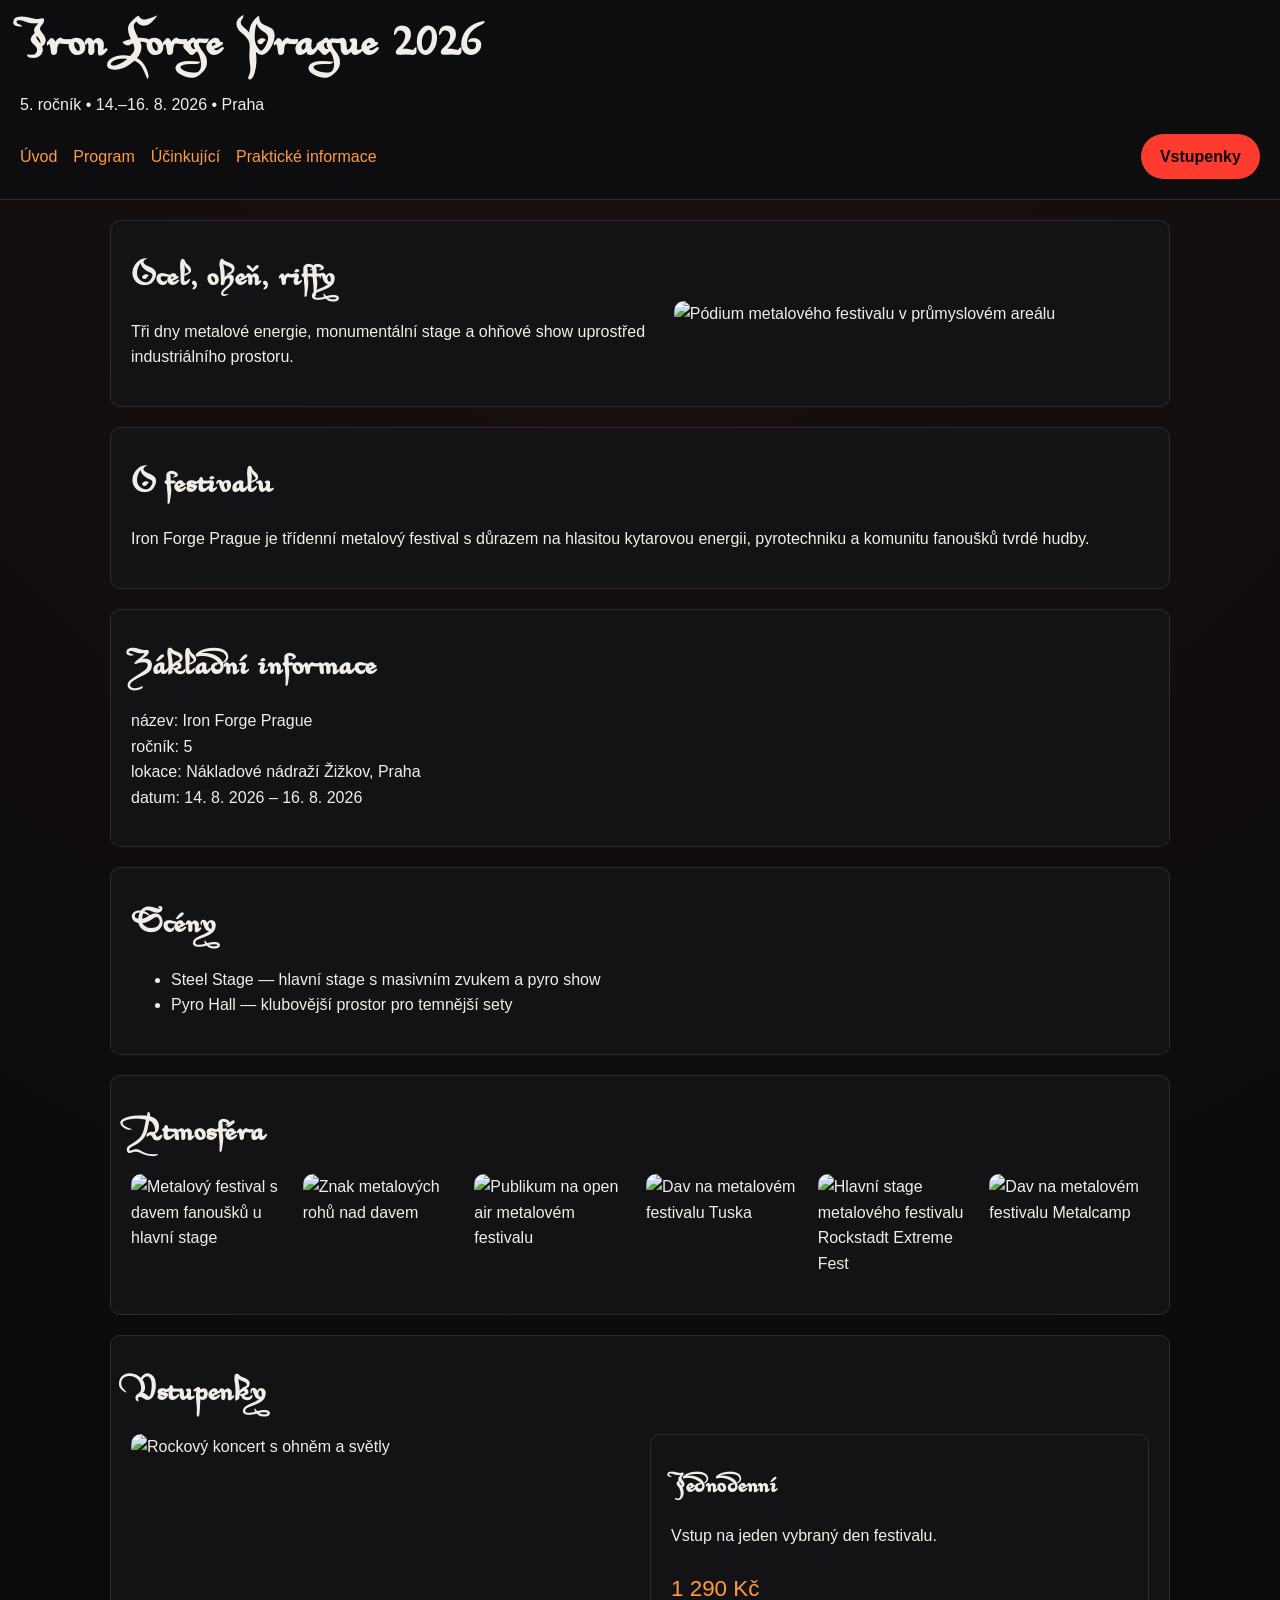
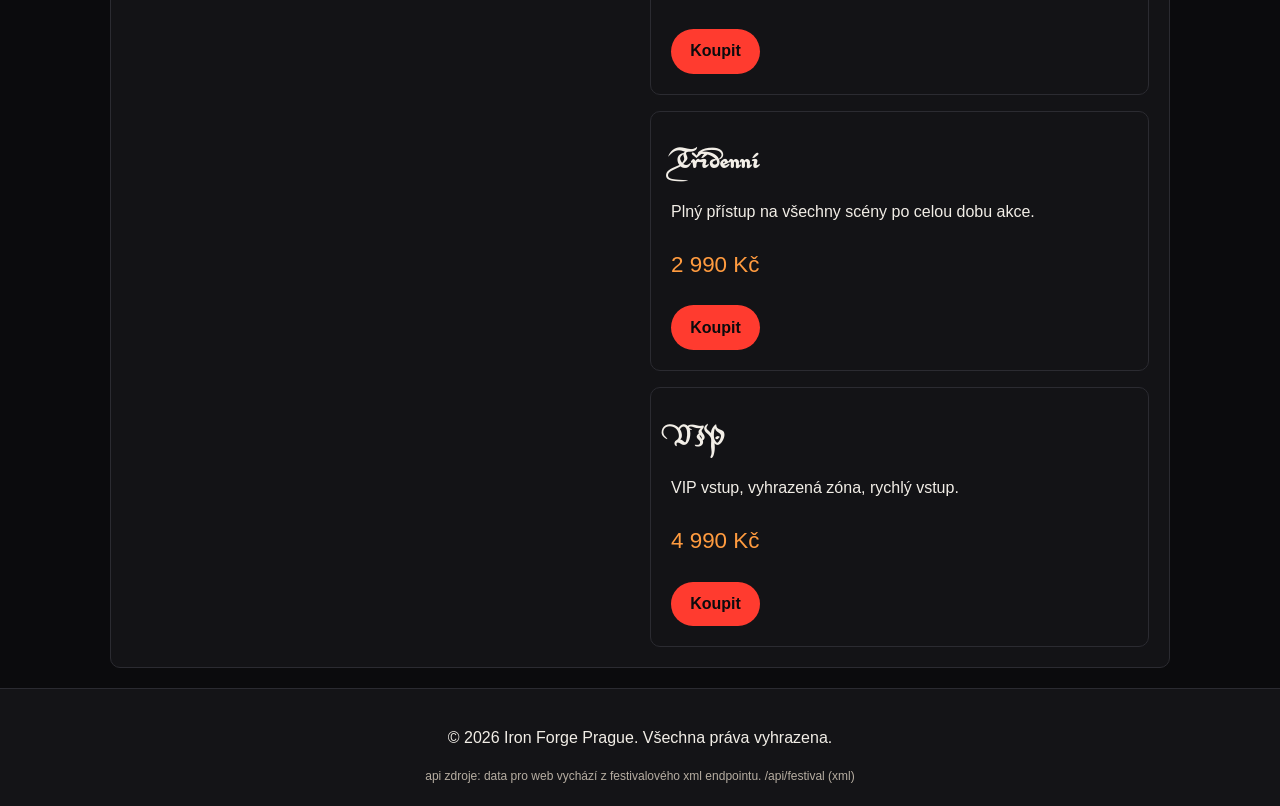
==== index.html @ 09d8f17c "Set OG preview image" ====
﻿<!doctype html>
<html lang="cs">
<head>
  <meta charset="utf-8">
  <meta name="viewport" content="width=device-width, initial-scale=1">
  <title>Iron Forge Prague 2026 — Úvod</title>
  <meta name="description" content="Iron Forge Prague 2026: metalový festival v prostoru Nákladového nádraží Žižkov.">
  <meta property="og:title" content="Iron Forge Prague 2026">
  <meta property="og:description" content="Třídenní metalový festival — Praha, 14.–16. 8. 2026.">
  <meta property="og:image" content="https://gymnastiquekiki-maker.github.io/festival/Black-Metal-Logos-4.jpg">
  <meta name="twitter:card" content="summary_large_image">
  <meta name="twitter:image" content="https://gymnastiquekiki-maker.github.io/festival/Black-Metal-Logos-4.jpg">
  <link rel="stylesheet" href="styles.css">
  <link rel="alternate" type="application/xml" href="festival.xml" title="Festival API (XML)">
  <script type="application/ld+json">
  {
    "@context": "https://schema.org",
    "@type": "MusicFestival",
    "name": "Iron Forge Prague 2026",
    "description": "Metalový festival s důrazem na energii živých koncertů, pyrotechniku a komunitu.",
    "genre": "Metal",
    "image": "https://gymnastiquekiki-maker.github.io/festival/Black-Metal-Logos-4.jpg",
    "startDate": "2026-08-14",
    "endDate": "2026-08-16",
    "location": {
      "@type": "Place",
      "name": "Nákladové nádraží Žižkov",
      "address": {
        "@type": "PostalAddress",
        "streetAddress": "Nákladové nádraží Žižkov",
        "addressLocality": "Praha",
        "addressCountry": "CZ"
      }
    }
  }
  </script>
</head>
<body>
  <header class="site-header">
    <div class="brand">
      <h1>Iron Forge Prague 2026</h1>
      <p>5. ročník • 14.–16. 8. 2026 • Praha</p>
    </div>
    <nav aria-label="Hlavní navigace">
      <ul>
        <li><a aria-current="page" href="index.html">Úvod</a></li>
        <li><a href="program.html">Program</a></li>
        <li><a href="performers.html">Účinkující</a></li>
        <li><a href="info.html">Praktické informace</a></li>        <li class="nav-cta"><a class="btn" href="index.html#tickets">Vstupenky</a></li>
      </ul>
    </nav>
  </header>

  <main>
    <section class="hero" id="hero">
      <div>
        <h2>Ocel, oheň, riffy</h2>
        <p>Tři dny metalové energie, monumentální stage a ohňové show uprostřed industriálního prostoru.</p></div>
      <div class="hero-media">
        <img src="https://lacasadellafibra.com/cdn/shop/files/music-mural-wallpaper-rock-guitar-performance-in-fire-82XYZ145-5.jpg?v=1750871816&width=1500" alt="Pódium metalového festivalu v průmyslovém areálu">
      </div>
    </section>

    <section id="about" data-endpoint="festival.xml#info">
      <h2>O festivalu</h2>
      <p>Iron Forge Prague je třídenní metalový festival s důrazem na hlasitou kytarovou energii, pyrotechniku a komunitu fanoušků tvrdé hudby.</p>
    </section>

    <section id="facts">
      <h2>Základní informace</h2>
      <p>název: Iron Forge Prague<br>ročník: 5<br>lokace: Nákladové nádraží Žižkov, Praha<br>datum: 14. 8. 2026 – 16. 8. 2026</p>
    </section>

    <section id="venues" data-endpoint="festival.xml#venues">
      <h2>Scény</h2>
      <ul>
        <li>Steel Stage — hlavní stage s masivním zvukem a pyro show</li>
        <li>Pyro Hall — klubovější prostor pro temnější sety</li>
      </ul>
    </section>

    <section id="gallery">
  <h2>Atmosféra</h2>
  <div class="gallery">
    <img src="https://unsplash.com/photos/-73WUgG0vOQ/download?force=true" alt="Metalový festival s davem fanoušků u hlavní stage">
    <img src="https://unsplash.com/photos/D50-Scbp1HU/download?force=true" alt="Znak metalových rohů nad davem">
    <img src="https://upload.wikimedia.org/wikipedia/commons/7/77/Crowd_Tuska_2019.jpg" alt="Publikum na open air metalovém festivalu">
    <img src="https://upload.wikimedia.org/wikipedia/commons/4/48/Tuska_2019_crowd.jpg" alt="Dav na metalovém festivalu Tuska">
    <img src="https://upload.wikimedia.org/wikipedia/commons/f/f2/Rockstadt_Extreme_Fest_04.jpg" alt="Hlavní stage metalového festivalu Rockstadt Extreme Fest">
    <img src="https://upload.wikimedia.org/wikipedia/commons/a/ad/Crowd_at_2012_Metalcamp.jpg" alt="Dav na metalovém festivalu Metalcamp">
  </div>
</section>

    <section id="tickets">
  <h2>Vstupenky</h2>
  <div class="tickets-layout">
    <img class="ticket-image" src="https://i.pinimg.com/1200x/16/b8/20/16b8209a3866512baeaa31c37b3c6c85.jpg" alt="Rockový koncert s ohněm a světly">
    <div class="ticket-grid">
      <article class="ticket-card">
        <h3>Jednodenní</h3>
        <p>Vstup na jeden vybraný den festivalu.</p>
        <p class="price">1 290 Kč</p>
        <a class="btn" href="https://example.com">Koupit</a>
      </article>
      <article class="ticket-card">
        <h3>Třídenní</h3>
        <p>Plný přístup na všechny scény po celou dobu akce.</p>
        <p class="price">2 990 Kč</p>
        <a class="btn" href="https://example.com">Koupit</a>
      </article>
      <article class="ticket-card">
        <h3>VIP</h3>
        <p>VIP vstup, vyhrazená zóna, rychlý vstup.</p>
        <p class="price">4 990 Kč</p>
        <a class="btn" href="https://example.com">Koupit</a>
      </article>
    </div>
  </div>
</section>
</main>

  <footer class="site-footer">
    <p>&copy; 2026 Iron Forge Prague. Všechna práva vyhrazena.</p>
    <p class="api-note">api zdroje: data pro web vychází z festivalového xml endpointu. /api/festival (xml)</p>
  </footer>
</body>
</html>
---- styles.css ----
﻿@font-face {
  font-family: "Xirwena";
  src: url("xirwena1.ttf") format("truetype");
  font-display: swap;
}
:root {
  --bg: #0b0b0d;
  --fg: #f2eee7;
  --muted: #b7aea2;
  --accent: #ff3b2f;
  --accent-2: #ff9b3f;
  --panel: #141417;
  --border: #2b2b31;
  --max: 1100px;
  --space: 1.25rem;
  --radius: 10px;
  --font-body: "Trebuchet MS", "Verdana", sans-serif;
  --font-display: "Xirwena", "Impact", "Haettenschweiler", "Arial Black", sans-serif;
}
* { box-sizing: border-box; }
body {
  margin: 0;
  font-family: var(--font-body);
  background: radial-gradient(circle at top, #1a0f10, #0b0b0d 60%);
  color: var(--fg);
  line-height: 1.6;
}
a { color: var(--accent-2); text-decoration: none; }
a:hover { color: var(--accent); }
.site-header,
.site-footer {
  padding: var(--space);
  background: var(--panel);
  border-bottom: 1px solid var(--border);
}
.site-footer { border-top: 1px solid var(--border); border-bottom: none; text-align: center; }
.site-header {
  background-image: linear-gradient(rgba(11, 11, 13, 0.75), rgba(11, 11, 13, 0.75)), url("https://w0.peakpx.com/wallpaper/42/188/HD-wallpaper-metal-music-band-heavy-metal.jpg");
  background-size: cover;
  background-position: center;
}
.brand h1 { margin: 0 0 0.25rem 0; font-size: 2.2rem; }
h1, h2, h3 { font-family: var(--font-display); letter-spacing: 0.03em; }
nav { width: 100%; }
nav ul {
  list-style: none;
  padding: 0;
  margin: 0.75rem 0 0 0;
  display: flex;
  align-items: center;
  gap: 1rem;
  flex-wrap: nowrap;
  width: 100%;
}
.nav-cta { margin-left: auto; }
main {
  max-width: var(--max);
  margin: 0 auto;
  padding: var(--space);
  display: grid;
  gap: var(--space);
}
section,
article,
aside {
  background: rgba(20, 20, 23, 0.95);
  border: 1px solid var(--border);
  border-radius: var(--radius);
  padding: var(--space);
}
.hero {
  display: grid;
  grid-template-columns: 1.1fr 1fr;
  gap: var(--space);
  align-items: center;
}
.hero-media img { width: 100%; border-radius: var(--radius); display: block; }
.gallery {
  display: grid;
  grid-template-columns: repeat(auto-fit, minmax(140px, 1fr));
  gap: 0.75rem;
}
.gallery img { height: 120px; object-fit: cover; }
img { max-width: 100%; border-radius: var(--radius); display: block; }
.venue-map { width: 100%; height: 300px; border: 0; border-radius: var(--radius); }
.tickets-layout { display: grid; grid-template-columns: 1fr 1fr; gap: 1.25rem; align-items: stretch; }
.ticket-image { width: 100%; height: 100%; object-fit: cover; margin: 0; }
.ticket-grid { display: grid; grid-template-columns: 1fr; gap: 1rem; }
.ticket-card .price { font-size: 1.4rem; color: var(--accent-2); }
.btn {
  display: inline-block;
  padding: 0.6rem 1.2rem;
  background: var(--accent);
  color: #0b0b0d;
  border-radius: 999px;
  font-weight: 700;
  transition: transform 0.2s ease, box-shadow 0.2s ease;
}
.btn:hover {
  color: #0b0b0d;
  transform: translateY(-2px) scale(1.02);
  box-shadow: 0 10px 20px rgba(255, 59, 47, 0.25);
}
.columns { columns: 2 220px; gap: 2rem; }
.api-box { border-left: 4px solid var(--accent); font-size: 0.85rem; padding: 0.6rem 0.8rem; max-width: none; width: 100%; }
.api-title { text-transform: uppercase; letter-spacing: 0.08em; margin: 0 0 0.25rem 0; }
.performer-image { width: 100%; max-width: 280px; height: 170px; object-fit: cover; }
.performer-card { display: grid; grid-template-columns: 1fr 280px; gap: 1rem; align-items: center; }
.performer-text h3 { margin: 0 0 0.25rem 0; }
@media (max-width: 820px) {
  .hero { grid-template-columns: 1fr; }
  nav ul { flex-wrap: wrap; }
  .nav-cta { margin-left: 0; }
  .tickets-layout { grid-template-columns: 1fr; }
  .columns { columns: 1; }
}





.venue-map { width: 100%; height: 300px; border: 0; border-radius: var(--radius); object-fit: cover; }
.venue-map-frame { position: relative; width: 100%; min-height: 300px; border-radius: var(--radius); overflow: hidden; background: #111; }
.venue-map-fallback { position: absolute; inset: 0; display: grid; place-items: center; color: var(--muted); font-size: 0.95rem; margin: 0; }
.venue-map-frame a { position: relative; display: block; }
.venue-map-frame img { position: relative; z-index: 1; }



.api-note { font-size: 0.75rem; color: var(--muted); margin: 0.5rem 0 0 0; }
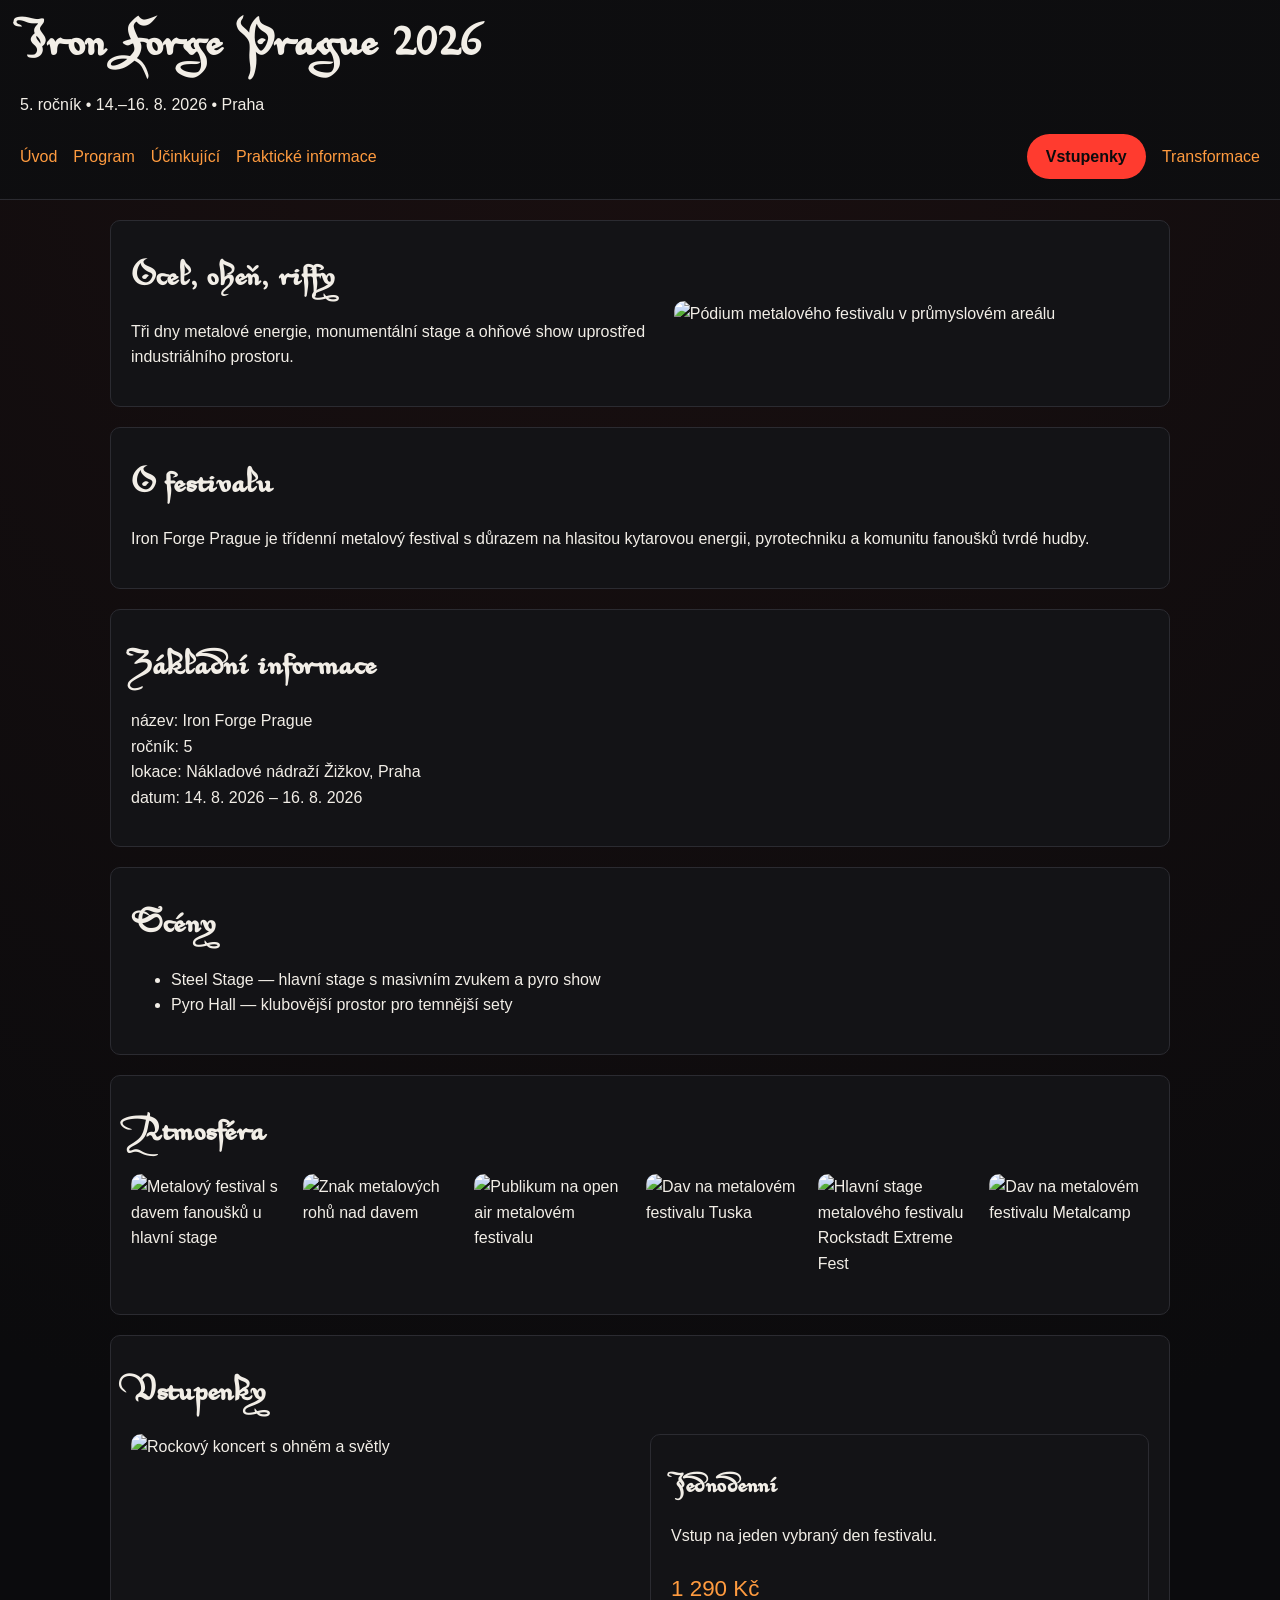
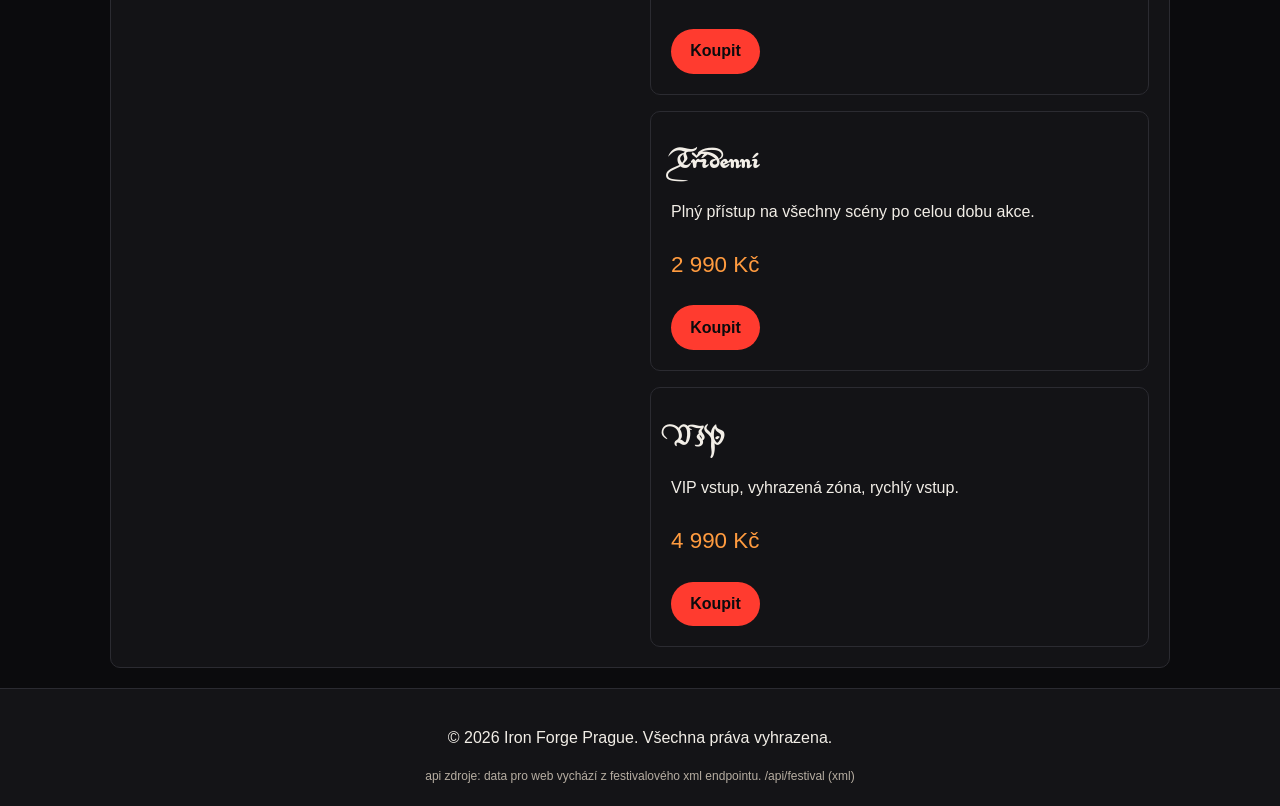
==== commit fd73723a: "Add Transformace link to root navigation" ====
--- a/index.html
+++ b/index.html
@@ -7,7 +7,7 @@
   <meta name="description" content="Iron Forge Prague 2026: metalový festival v prostoru Nákladového nádraží Žižkov.">
   <meta property="og:title" content="Iron Forge Prague 2026">
   <meta property="og:description" content="Třídenní metalový festival — Praha, 14.–16. 8. 2026.">
-  <meta property="og:image" content="https://gymnastiquekiki-maker.github.io/festival/Black-Metal-Logos-4.jpg">
+  <meta property="og:image" content="https://picsum.photos/1200/630?random=1">
   <meta name="twitter:card" content="summary_large_image">
   <meta name="twitter:image" content="https://gymnastiquekiki-maker.github.io/festival/Black-Metal-Logos-4.jpg">
   <link rel="stylesheet" href="styles.css">
@@ -47,6 +47,7 @@
         <li><a href="program.html">Program</a></li>
         <li><a href="performers.html">Účinkující</a></li>
         <li><a href="info.html">Praktické informace</a></li>        <li class="nav-cta"><a class="btn" href="index.html#tickets">Vstupenky</a></li>
+              <li><a href="web/transform.html">Transformace</a></li>
       </ul>
     </nav>
   </header>
@@ -150,3 +151,5 @@
 
 
 
+
+
--- a/styles.css
+++ b/styles.css
@@ -1,134 +1,81 @@
-﻿@font-face {
-  font-family: "Xirwena";
-  src: url("xirwena1.ttf") format("truetype");
-  font-display: swap;
-}
-:root {
-  --bg: #0b0b0d;
-  --fg: #f2eee7;
-  --muted: #b7aea2;
-  --accent: #ff3b2f;
-  --accent-2: #ff9b3f;
-  --panel: #141417;
-  --border: #2b2b31;
-  --max: 1100px;
-  --space: 1.25rem;
-  --radius: 10px;
-  --font-body: "Trebuchet MS", "Verdana", sans-serif;
-  --font-display: "Xirwena", "Impact", "Haettenschweiler", "Arial Black", sans-serif;
-}
-* { box-sizing: border-box; }
-body {
-  margin: 0;
-  font-family: var(--font-body);
-  background: radial-gradient(circle at top, #1a0f10, #0b0b0d 60%);
-  color: var(--fg);
-  line-height: 1.6;
-}
-a { color: var(--accent-2); text-decoration: none; }
-a:hover { color: var(--accent); }
-.site-header,
-.site-footer {
-  padding: var(--space);
-  background: var(--panel);
-  border-bottom: 1px solid var(--border);
-}
-.site-footer { border-top: 1px solid var(--border); border-bottom: none; text-align: center; }
-.site-header {
-  background-image: linear-gradient(rgba(11, 11, 13, 0.75), rgba(11, 11, 13, 0.75)), url("https://w0.peakpx.com/wallpaper/42/188/HD-wallpaper-metal-music-band-heavy-metal.jpg");
-  background-size: cover;
-  background-position: center;
-}
-.brand h1 { margin: 0 0 0.25rem 0; font-size: 2.2rem; }
-h1, h2, h3 { font-family: var(--font-display); letter-spacing: 0.03em; }
-nav { width: 100%; }
-nav ul {
-  list-style: none;
-  padding: 0;
-  margin: 0.75rem 0 0 0;
-  display: flex;
-  align-items: center;
-  gap: 1rem;
-  flex-wrap: nowrap;
-  width: 100%;
-}
-.nav-cta { margin-left: auto; }
-main {
-  max-width: var(--max);
-  margin: 0 auto;
-  padding: var(--space);
-  display: grid;
-  gap: var(--space);
-}
-section,
-article,
-aside {
-  background: rgba(20, 20, 23, 0.95);
-  border: 1px solid var(--border);
-  border-radius: var(--radius);
-  padding: var(--space);
-}
-.hero {
-  display: grid;
-  grid-template-columns: 1.1fr 1fr;
-  gap: var(--space);
-  align-items: center;
-}
-.hero-media img { width: 100%; border-radius: var(--radius); display: block; }
-.gallery {
-  display: grid;
-  grid-template-columns: repeat(auto-fit, minmax(140px, 1fr));
-  gap: 0.75rem;
-}
-.gallery img { height: 120px; object-fit: cover; }
-img { max-width: 100%; border-radius: var(--radius); display: block; }
-.venue-map { width: 100%; height: 300px; border: 0; border-radius: var(--radius); }
-.tickets-layout { display: grid; grid-template-columns: 1fr 1fr; gap: 1.25rem; align-items: stretch; }
-.ticket-image { width: 100%; height: 100%; object-fit: cover; margin: 0; }
-.ticket-grid { display: grid; grid-template-columns: 1fr; gap: 1rem; }
-.ticket-card .price { font-size: 1.4rem; color: var(--accent-2); }
-.btn {
-  display: inline-block;
-  padding: 0.6rem 1.2rem;
-  background: var(--accent);
-  color: #0b0b0d;
-  border-radius: 999px;
-  font-weight: 700;
-  transition: transform 0.2s ease, box-shadow 0.2s ease;
-}
-.btn:hover {
-  color: #0b0b0d;
-  transform: translateY(-2px) scale(1.02);
-  box-shadow: 0 10px 20px rgba(255, 59, 47, 0.25);
-}
-.columns { columns: 2 220px; gap: 2rem; }
-.api-box { border-left: 4px solid var(--accent); font-size: 0.85rem; padding: 0.6rem 0.8rem; max-width: none; width: 100%; }
-.api-title { text-transform: uppercase; letter-spacing: 0.08em; margin: 0 0 0.25rem 0; }
-.performer-image { width: 100%; max-width: 280px; height: 170px; object-fit: cover; }
-.performer-card { display: grid; grid-template-columns: 1fr 280px; gap: 1rem; align-items: center; }
-.performer-text h3 { margin: 0 0 0.25rem 0; }
-@media (max-width: 820px) {
-  .hero { grid-template-columns: 1fr; }
-  nav ul { flex-wrap: wrap; }
-  .nav-cta { margin-left: 0; }
-  .tickets-layout { grid-template-columns: 1fr; }
-  .columns { columns: 1; }
+﻿@font-face{font-family:"Xirwena";src:url("xirwena1.ttf") format("truetype");font-display:swap;}
+
+:root{
+  --bg:#0b0b0d;--fg:#f2eee7;--muted:#b7aea2;--accent:#ff3b2f;--accent-2:#ff9b3f;--panel:#141417;
+  --border:#2b2b31;--max:1100px;--space:1.25rem;--radius:10px;
+  --font-body:"Trebuchet MS","Verdana",sans-serif;--font-display:"Xirwena","Impact","Haettenschweiler","Arial Black",sans-serif;
 }
 
+*{box-sizing:border-box;}
+body{
+  margin:0;font-family:var(--font-body);background:radial-gradient(circle at top,#1a0f10,#0b0b0d 60%);
+  color:var(--fg);line-height:1.6;
+}
 
+a{color:var(--accent-2);text-decoration:none;}
+a:hover{color:var(--accent);}
 
+.site-header,.site-footer{padding:var(--space);background:var(--panel);border-bottom:1px solid var(--border);}
+.site-footer{border-top:1px solid var(--border);border-bottom:none;text-align:center;}
+.site-header{background-image:linear-gradient(rgba(11,11,13,0.75),rgba(11,11,13,0.75)),url("https://w0.peakpx.com/wallpaper/42/188/HD-wallpaper-metal-music-band-heavy-metal.jpg");background-size:cover;background-position:center;}
 
+.brand h1{margin:0 0 .25rem 0;font-size:2.2rem;}
+h1,h2,h3{font-family:var(--font-display);letter-spacing:.03em;}
 
-.venue-map { width: 100%; height: 300px; border: 0; border-radius: var(--radius); object-fit: cover; }
-.venue-map-frame { position: relative; width: 100%; min-height: 300px; border-radius: var(--radius); overflow: hidden; background: #111; }
-.venue-map-fallback { position: absolute; inset: 0; display: grid; place-items: center; color: var(--muted); font-size: 0.95rem; margin: 0; }
-.venue-map-frame a { position: relative; display: block; }
-.venue-map-frame img { position: relative; z-index: 1; }
+nav{width:100%;}
+nav ul{
+  list-style:none;padding:0;margin:.75rem 0 0 0;display:flex;align-items:center;gap:1rem;flex-wrap:nowrap;width:100%;
+}
+.nav-cta{margin-left:auto;}
 
+main{
+  max-width:var(--max);margin:0 auto;padding:var(--space);display:grid;gap:var(--space);
+}
+section,article,aside{
+  background:rgba(20,20,23,.95);border:1px solid var(--border);border-radius:var(--radius);padding:var(--space);
+}
 
+.hero{
+  display:grid;grid-template-columns:1.1fr 1fr;gap:var(--space);align-items:center;
+}
+.hero-media img{width:100%;border-radius:var(--radius);display:block;}
 
-.api-note { font-size: 0.75rem; color: var(--muted); margin: 0.5rem 0 0 0; }
+.gallery{display:grid;grid-template-columns:repeat(auto-fit,minmax(140px,1fr));gap:.75rem;}
+.gallery img{height:120px;object-fit:cover;}
+img{max-width:100%;border-radius:var(--radius);display:block;}
 
+.venue-map-frame{
+  position:relative;width:100%;min-height:300px;border-radius:var(--radius);overflow:hidden;background:#111;
+}
+.venue-map-fallback{position:absolute;inset:0;display:grid;place-items:center;color:var(--muted);font-size:.95rem;margin:0;}
+.venue-map-frame a{position:relative;display:block;}
+.venue-map{width:100%;height:300px;border:0;border-radius:var(--radius);object-fit:cover;}
 
+.tickets-layout{
+  display:grid;grid-template-columns:1fr 1fr;gap:1.25rem;align-items:stretch;
+}
+.ticket-image{width:100%;height:100%;object-fit:cover;margin:0;}
+.ticket-grid{display:grid;grid-template-columns:1fr;gap:1rem;}
+.ticket-card .price{font-size:1.4rem;color:var(--accent-2);}
 
+.btn{
+  display:inline-block;padding:.6rem 1.2rem;background:var(--accent);color:#0b0b0d;border-radius:999px;font-weight:700;
+  transition:transform .2s ease,box-shadow .2s ease;
+}
+.btn:hover{
+  color:#0b0b0d;transform:translateY(-2px) scale(1.02);box-shadow:0 10px 20px rgba(255,59,47,.25);
+}
 
+.columns{columns:2 220px;gap:2rem;}
+.performer-image{width:100%;max-width:280px;height:170px;object-fit:cover;}
+.performer-card{display:grid;grid-template-columns:1fr 280px;gap:1rem;align-items:center;}
+.performer-text h3{margin:0 0 .25rem 0;}
+.api-note{font-size:.75rem;color:var(--muted);margin:.5rem 0 0 0;}
+
+@media (max-width:820px){
+  .hero{grid-template-columns:1fr;}
+  nav ul{flex-wrap:wrap;}
+  .nav-cta{margin-left:0;}
+  .tickets-layout{grid-template-columns:1fr;}
+  .columns{columns:1;}
+}
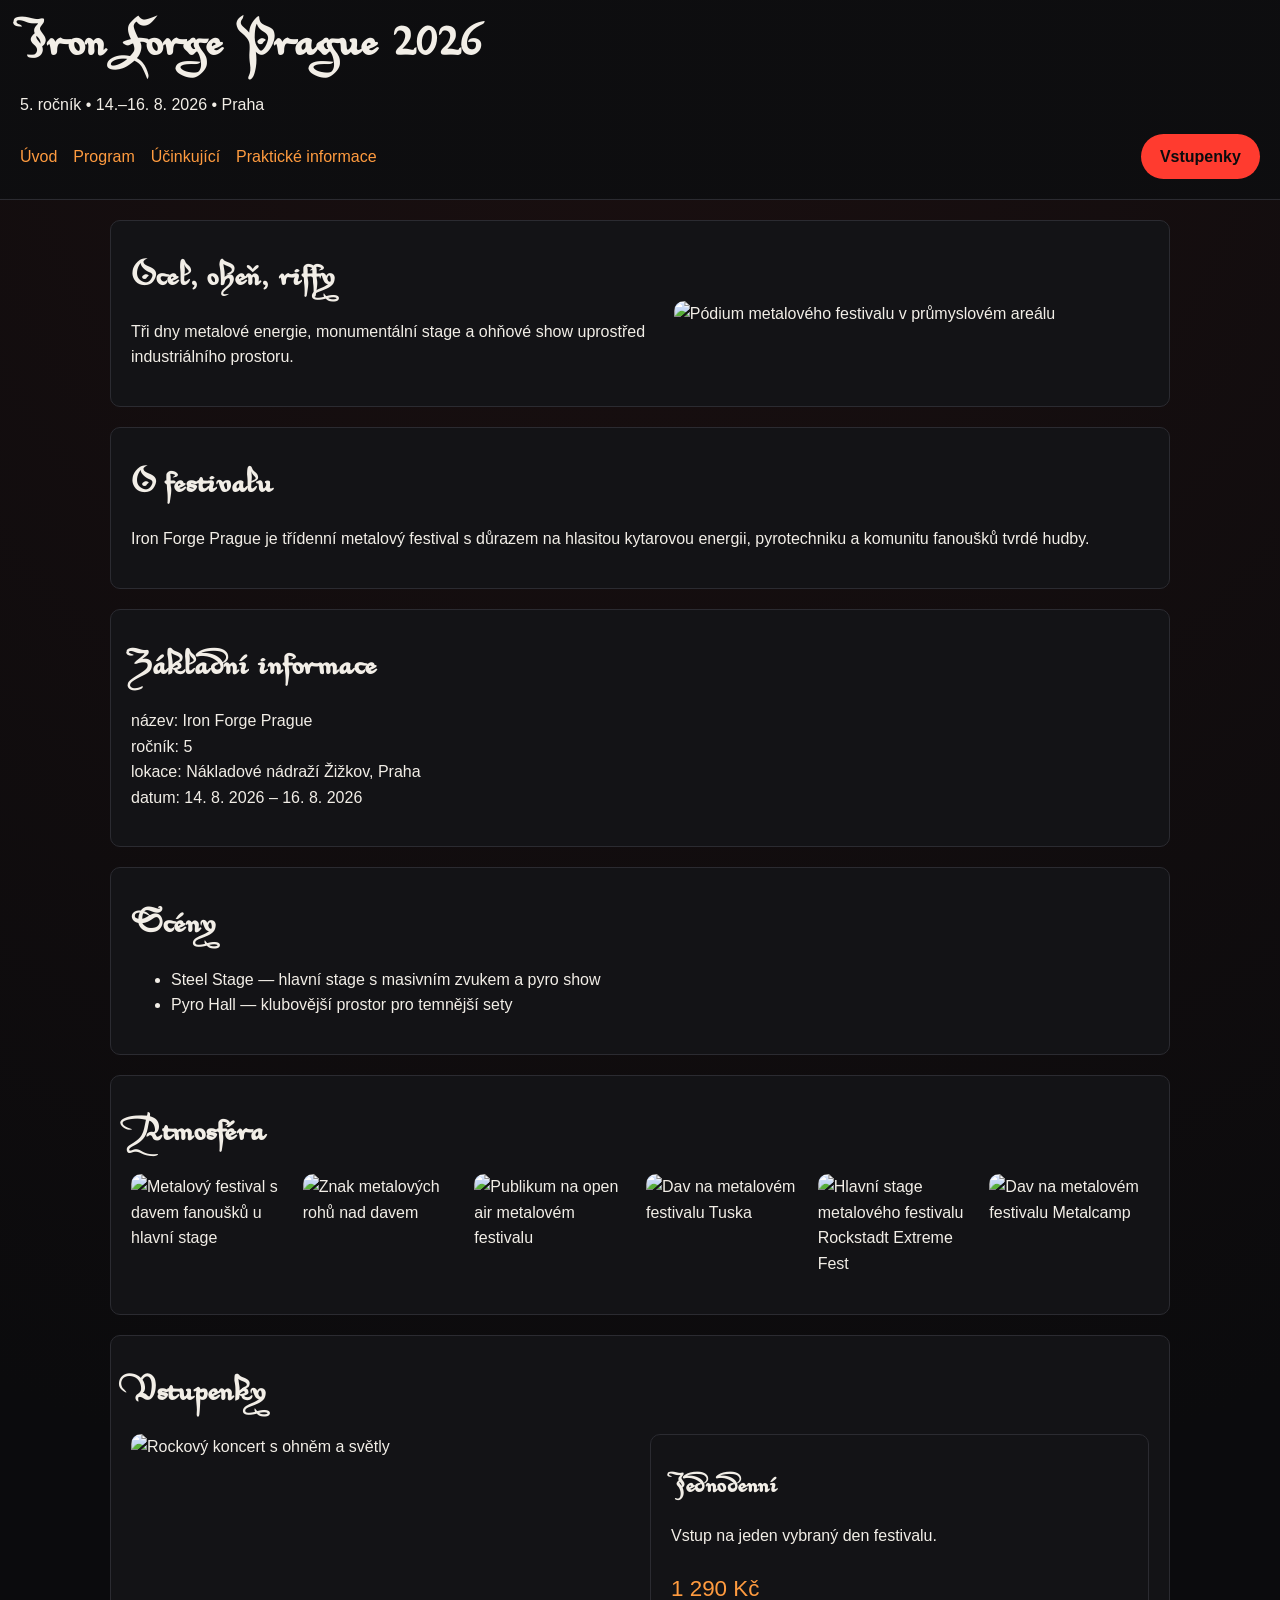
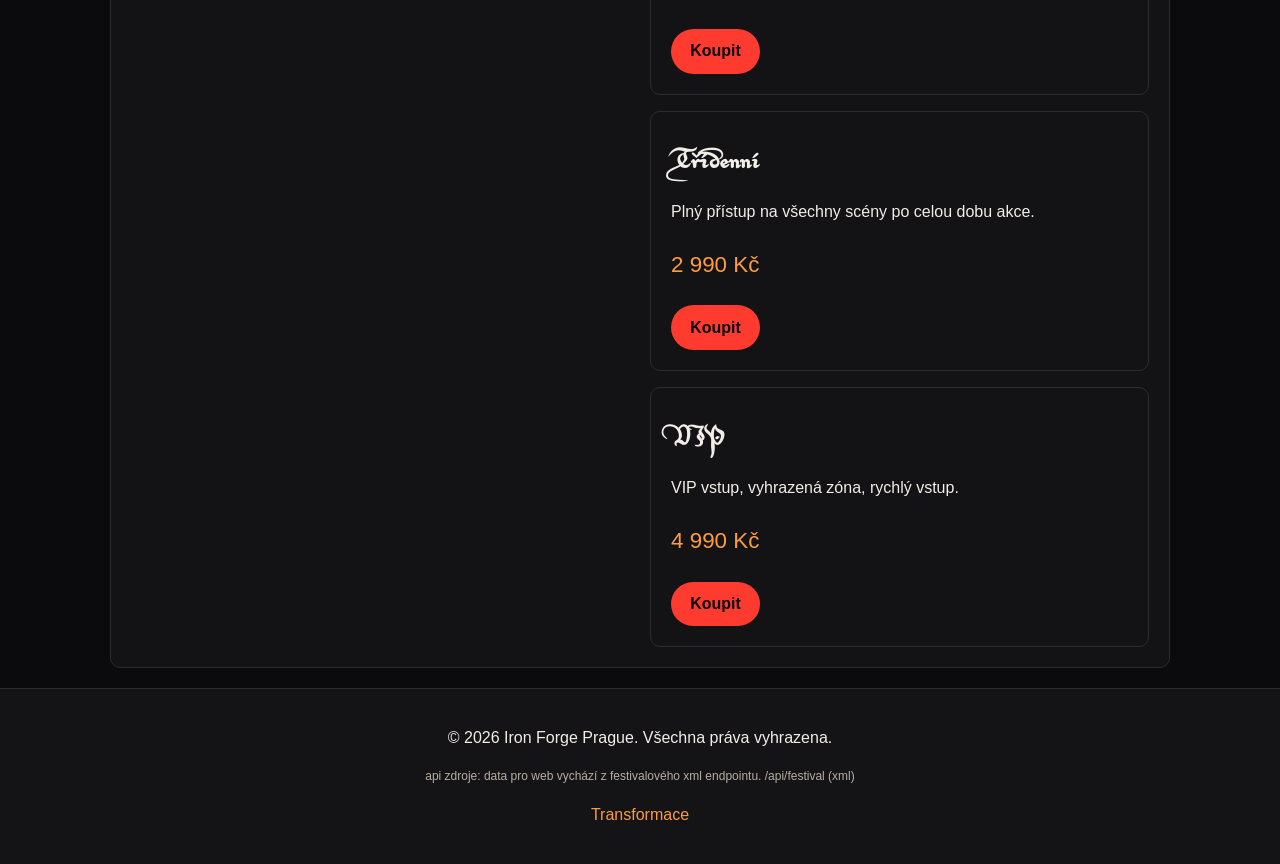
==== commit a7b49d9a: "Move Transformace link to footer" ====
--- a/index.html
+++ b/index.html
@@ -47,7 +47,6 @@
         <li><a href="program.html">Program</a></li>
         <li><a href="performers.html">Účinkující</a></li>
         <li><a href="info.html">Praktické informace</a></li>        <li class="nav-cta"><a class="btn" href="index.html#tickets">Vstupenky</a></li>
-              <li><a href="web/transform.html">Transformace</a></li>
       </ul>
     </nav>
   </header>
@@ -123,6 +122,7 @@
   <footer class="site-footer">
     <p>&copy; 2026 Iron Forge Prague. Všechna práva vyhrazena.</p>
     <p class="api-note">api zdroje: data pro web vychází z festivalového xml endpointu. /api/festival (xml)</p>
+    <p><a href="web/transform.html">Transformace</a></p>
   </footer>
 </body>
 </html>
@@ -153,3 +153,4 @@
 
 
 
+
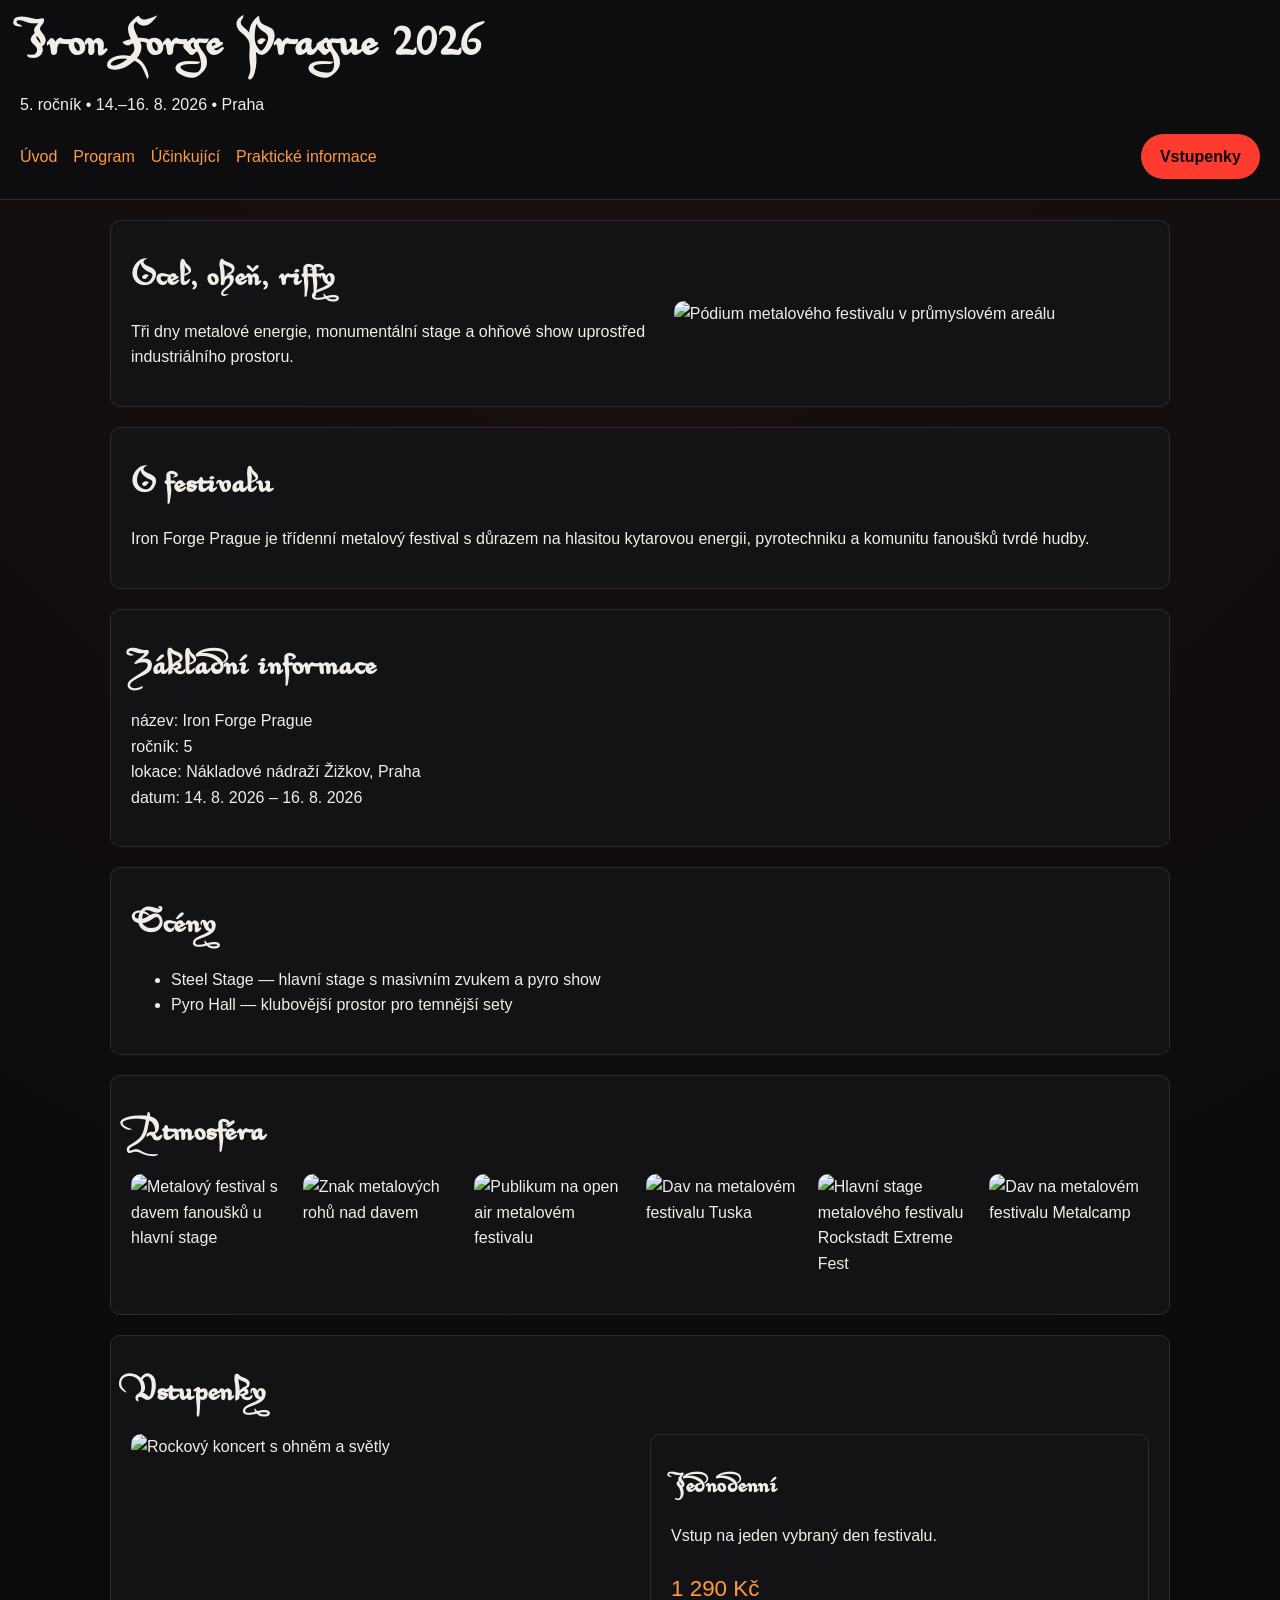
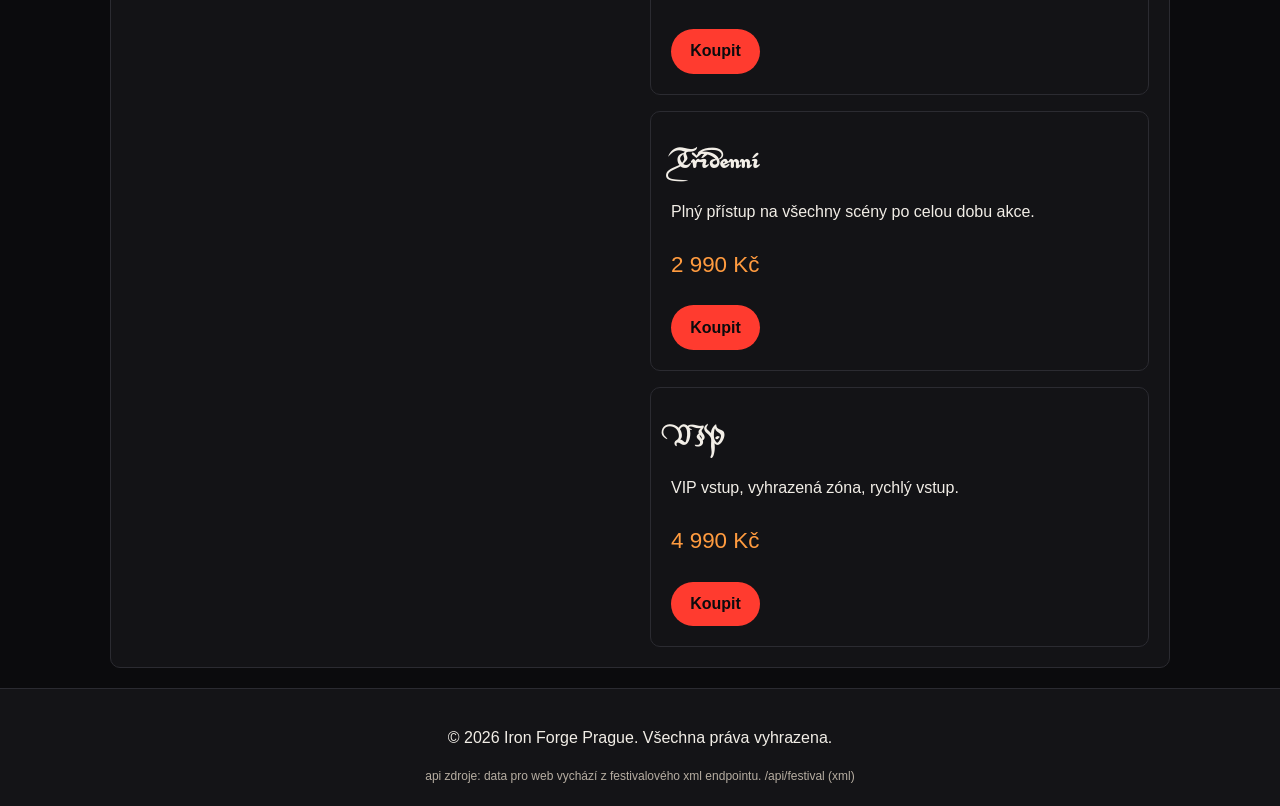
==== commit 06074788: "Remove transform page and links" ====
--- a/index.html
+++ b/index.html
@@ -122,7 +122,6 @@
   <footer class="site-footer">
     <p>&copy; 2026 Iron Forge Prague. Všechna práva vyhrazena.</p>
     <p class="api-note">api zdroje: data pro web vychází z festivalového xml endpointu. /api/festival (xml)</p>
-    <p><a href="web/transform.html">Transformace</a></p>
   </footer>
 </body>
 </html>
@@ -154,3 +153,5 @@
 
 
 
+
+
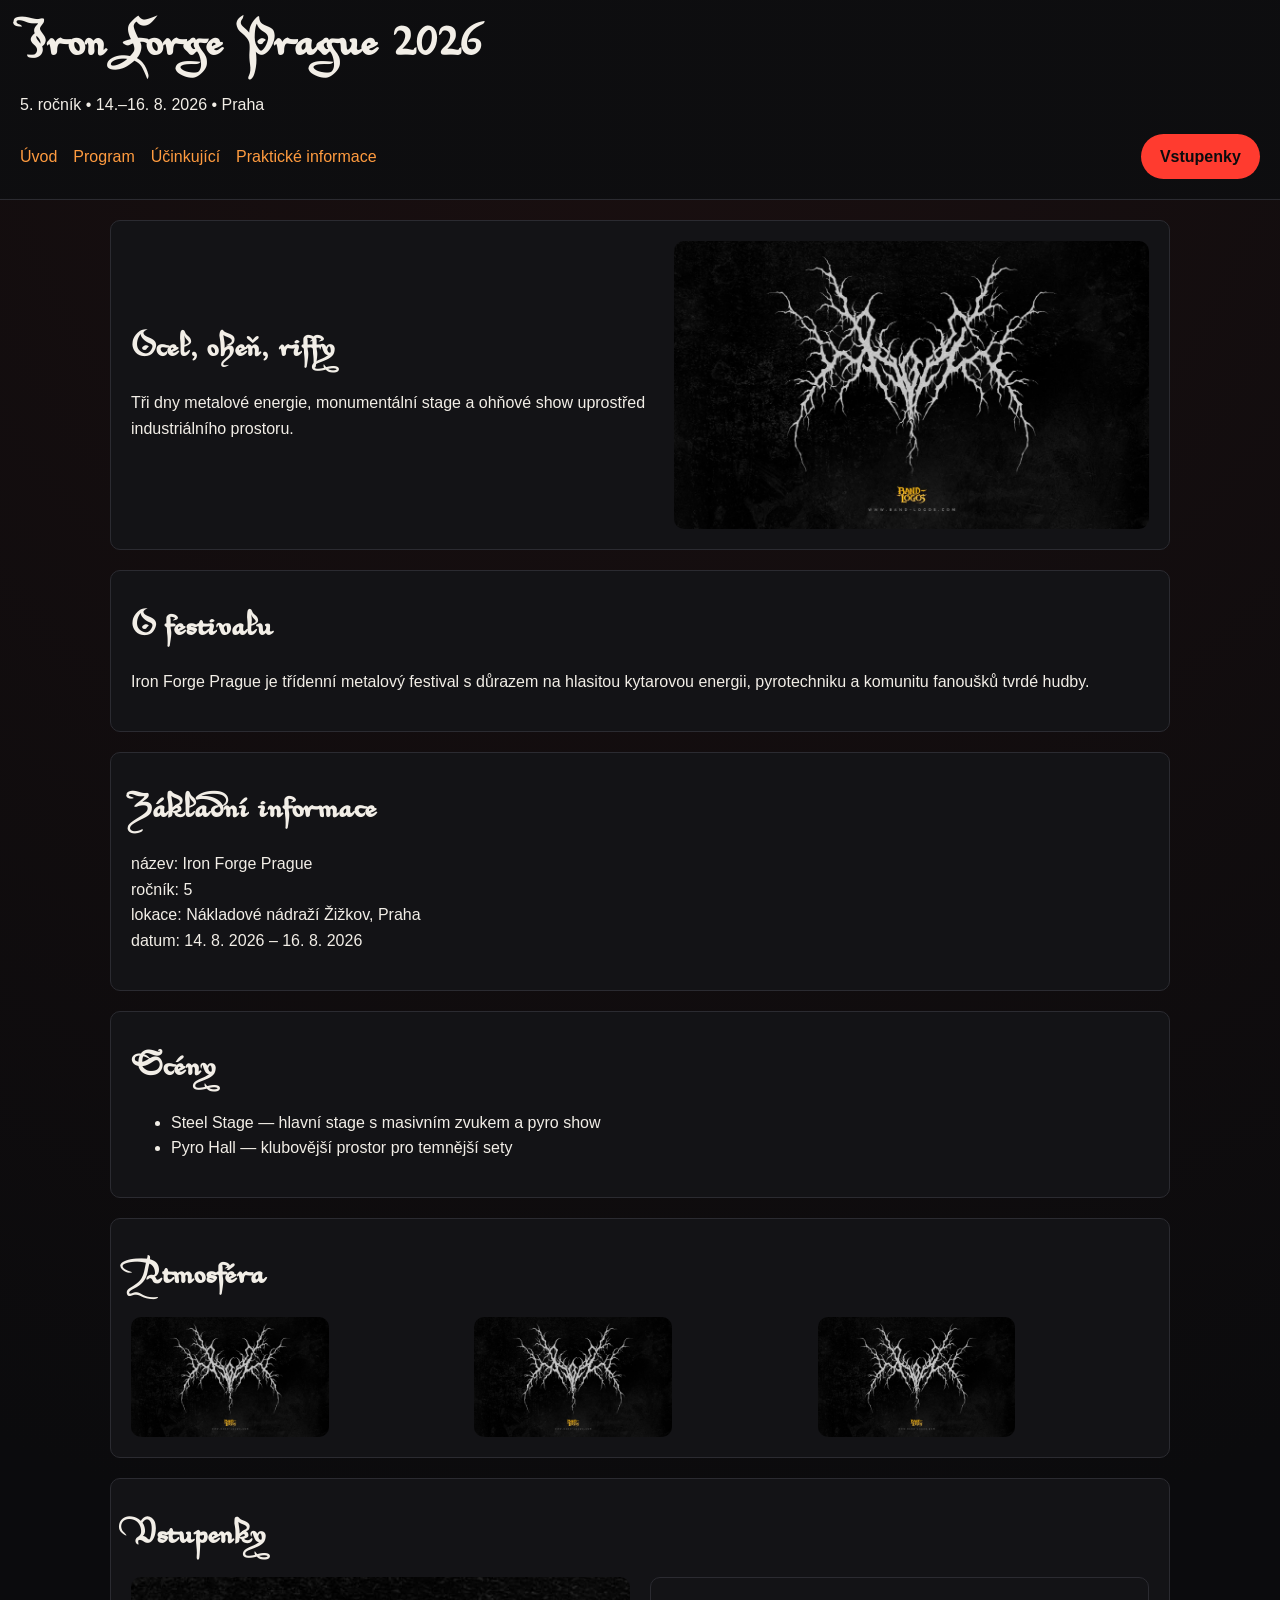
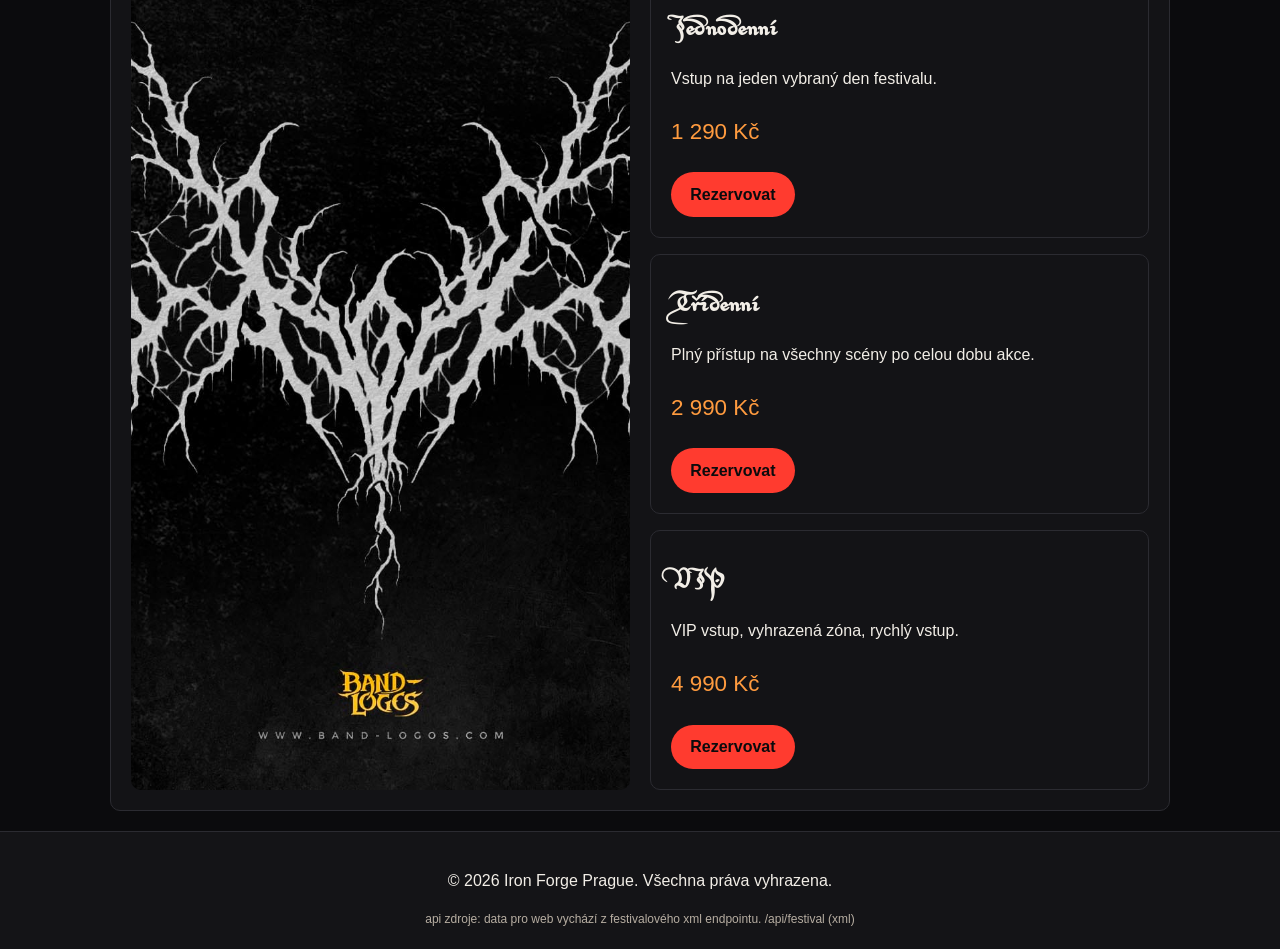
==== commit 33c11ee3: "Fix metal festival content and spec" ====
--- a/index.html
+++ b/index.html
@@ -7,9 +7,9 @@
   <meta name="description" content="Iron Forge Prague 2026: metalový festival v prostoru Nákladového nádraží Žižkov.">
   <meta property="og:title" content="Iron Forge Prague 2026">
   <meta property="og:description" content="Třídenní metalový festival — Praha, 14.–16. 8. 2026.">
-  <meta property="og:image" content="https://picsum.photos/1200/630?random=1">
+  <meta property="og:image" content="web/Black-Metal-Logos-4.jpg">
   <meta name="twitter:card" content="summary_large_image">
-  <meta name="twitter:image" content="https://gymnastiquekiki-maker.github.io/festival/Black-Metal-Logos-4.jpg">
+  <meta name="twitter:image" content="web/Black-Metal-Logos-4.jpg">
   <link rel="stylesheet" href="styles.css">
   <link rel="alternate" type="application/xml" href="festival.xml" title="Festival API (XML)">
   <script type="application/ld+json">
@@ -19,7 +19,7 @@
     "name": "Iron Forge Prague 2026",
     "description": "Metalový festival s důrazem na energii živých koncertů, pyrotechniku a komunitu.",
     "genre": "Metal",
-    "image": "https://gymnastiquekiki-maker.github.io/festival/Black-Metal-Logos-4.jpg",
+    "image": "web/Black-Metal-Logos-4.jpg",
     "startDate": "2026-08-14",
     "endDate": "2026-08-16",
     "location": {
@@ -57,7 +57,7 @@
         <h2>Ocel, oheň, riffy</h2>
         <p>Tři dny metalové energie, monumentální stage a ohňové show uprostřed industriálního prostoru.</p></div>
       <div class="hero-media">
-        <img src="https://lacasadellafibra.com/cdn/shop/files/music-mural-wallpaper-rock-guitar-performance-in-fire-82XYZ145-5.jpg?v=1750871816&width=1500" alt="Pódium metalového festivalu v průmyslovém areálu">
+        <img src="web/Black-Metal-Logos-4.jpg" alt="Hlavní vizuál metalového festivalu Iron Forge Prague">
       </div>
     </section>
 
@@ -82,37 +82,34 @@
     <section id="gallery">
   <h2>Atmosféra</h2>
   <div class="gallery">
-    <img src="https://unsplash.com/photos/-73WUgG0vOQ/download?force=true" alt="Metalový festival s davem fanoušků u hlavní stage">
-    <img src="https://unsplash.com/photos/D50-Scbp1HU/download?force=true" alt="Znak metalových rohů nad davem">
-    <img src="https://upload.wikimedia.org/wikipedia/commons/7/77/Crowd_Tuska_2019.jpg" alt="Publikum na open air metalovém festivalu">
-    <img src="https://upload.wikimedia.org/wikipedia/commons/4/48/Tuska_2019_crowd.jpg" alt="Dav na metalovém festivalu Tuska">
-    <img src="https://upload.wikimedia.org/wikipedia/commons/f/f2/Rockstadt_Extreme_Fest_04.jpg" alt="Hlavní stage metalového festivalu Rockstadt Extreme Fest">
-    <img src="https://upload.wikimedia.org/wikipedia/commons/a/ad/Crowd_at_2012_Metalcamp.jpg" alt="Dav na metalovém festivalu Metalcamp">
+    <img src="web/Black-Metal-Logos-4.jpg" alt="Vizuální identita festivalu Iron Forge Prague">
+    <img src="web/Black-Metal-Logos-4.jpg" alt="Grafický motiv metalového festivalu">
+    <img src="web/Black-Metal-Logos-4.jpg" alt="Festivalový artwork Iron Forge Prague">
   </div>
 </section>
 
     <section id="tickets">
   <h2>Vstupenky</h2>
   <div class="tickets-layout">
-    <img class="ticket-image" src="https://i.pinimg.com/1200x/16/b8/20/16b8209a3866512baeaa31c37b3c6c85.jpg" alt="Rockový koncert s ohněm a světly">
+    <img class="ticket-image" src="web/Black-Metal-Logos-4.jpg" alt="Propagační vizuál vstupenek Iron Forge Prague">
     <div class="ticket-grid">
       <article class="ticket-card">
         <h3>Jednodenní</h3>
         <p>Vstup na jeden vybraný den festivalu.</p>
         <p class="price">1 290 Kč</p>
-        <a class="btn" href="https://example.com">Koupit</a>
+        <a class="btn" href="mailto:vstupenky@ironforgeprague.cz?subject=Iron%20Forge%20Prague%20-%20Jednodenni%20vstupenka">Rezervovat</a>
       </article>
       <article class="ticket-card">
         <h3>Třídenní</h3>
         <p>Plný přístup na všechny scény po celou dobu akce.</p>
         <p class="price">2 990 Kč</p>
-        <a class="btn" href="https://example.com">Koupit</a>
+        <a class="btn" href="mailto:vstupenky@ironforgeprague.cz?subject=Iron%20Forge%20Prague%20-%20Tridenni%20vstupenka">Rezervovat</a>
       </article>
       <article class="ticket-card">
         <h3>VIP</h3>
         <p>VIP vstup, vyhrazená zóna, rychlý vstup.</p>
         <p class="price">4 990 Kč</p>
-        <a class="btn" href="https://example.com">Koupit</a>
+        <a class="btn" href="mailto:vstupenky@ironforgeprague.cz?subject=Iron%20Forge%20Prague%20-%20VIP%20vstupenka">Rezervovat</a>
       </article>
     </div>
   </div>
--- a/styles.css
+++ b/styles.css
@@ -72,10 +72,12 @@
 .performer-text h3{margin:0 0 .25rem 0;}
 .api-note{font-size:.75rem;color:var(--muted);margin:.5rem 0 0 0;}
 
-@media (max-width:820px){
+.footer-actions{margin-top:.5rem;display:flex;gap:.75rem;justify-content:center;align-items:center;flex-wrap:wrap;}
+.btn-small{padding:.35rem .7rem;font-size:.75rem;}@media (max-width:820px){
   .hero{grid-template-columns:1fr;}
   nav ul{flex-wrap:wrap;}
   .nav-cta{margin-left:0;}
   .tickets-layout{grid-template-columns:1fr;}
   .columns{columns:1;}
 }
+
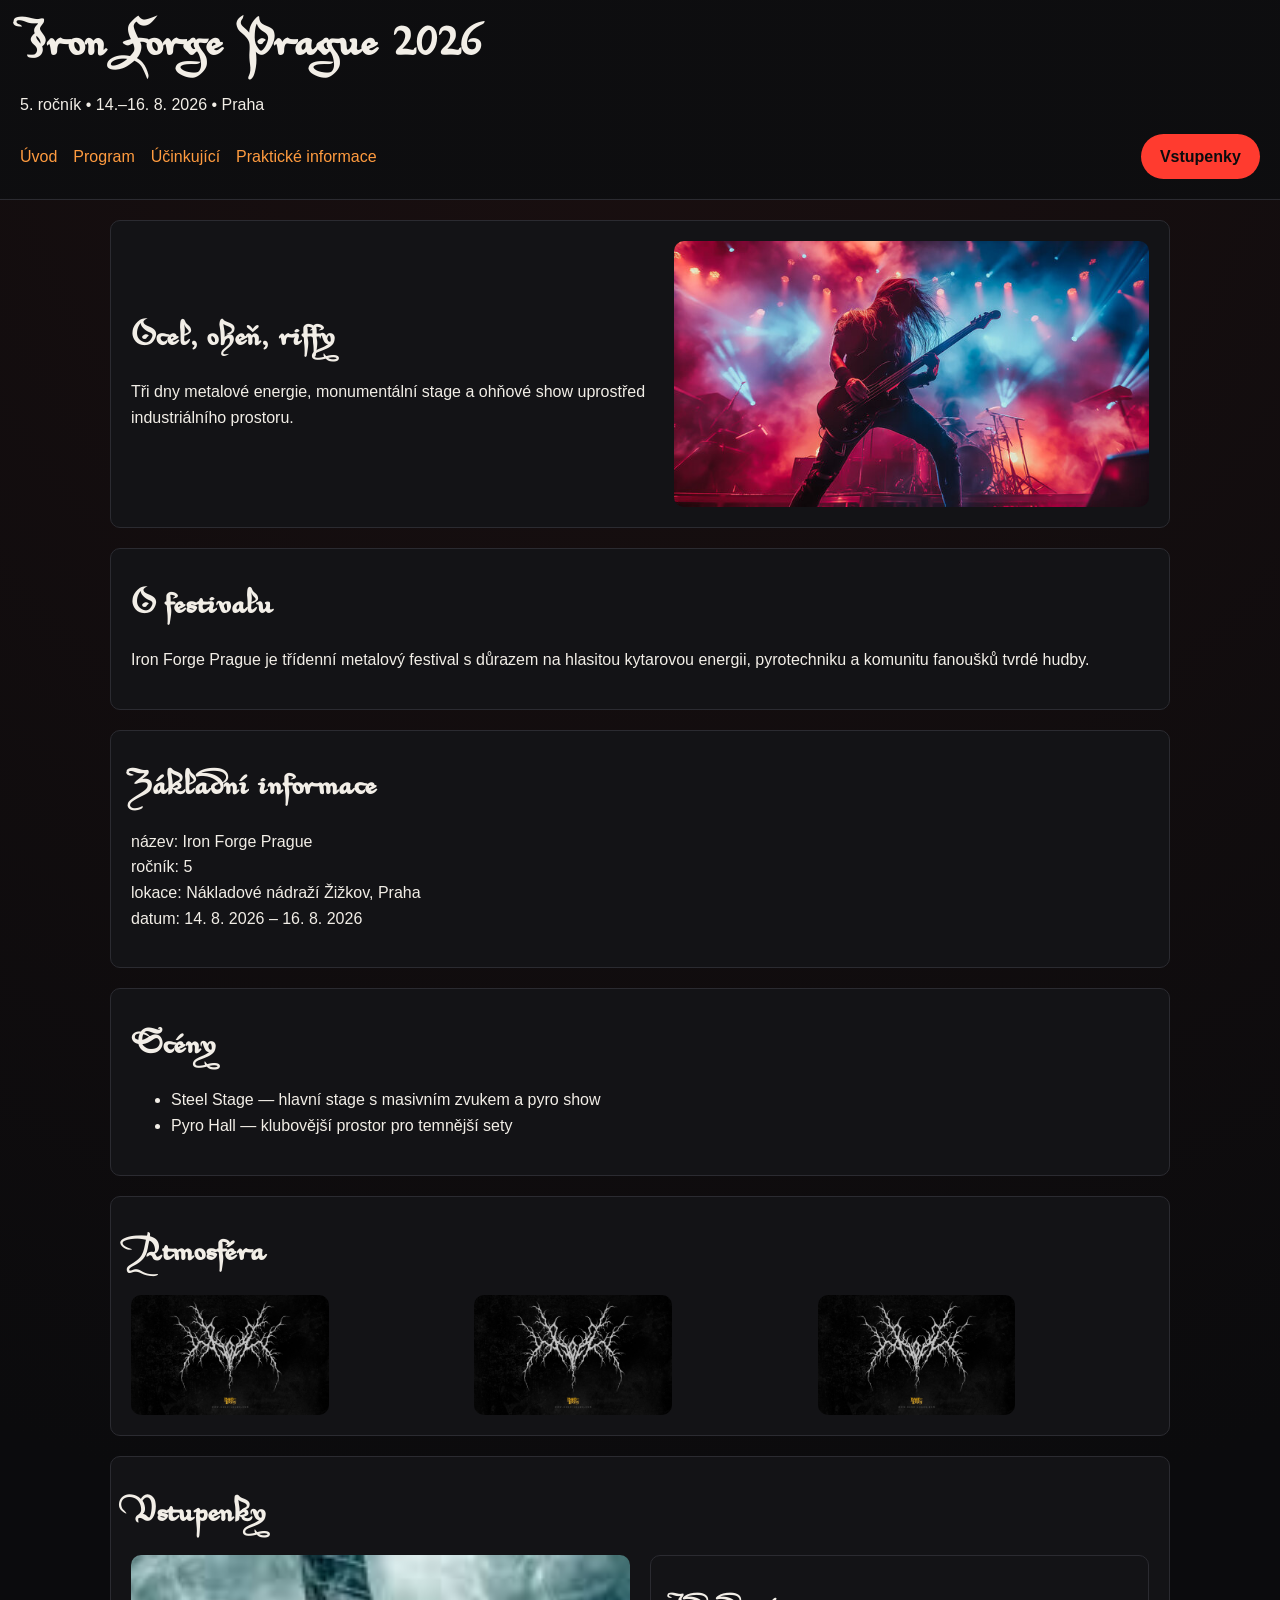
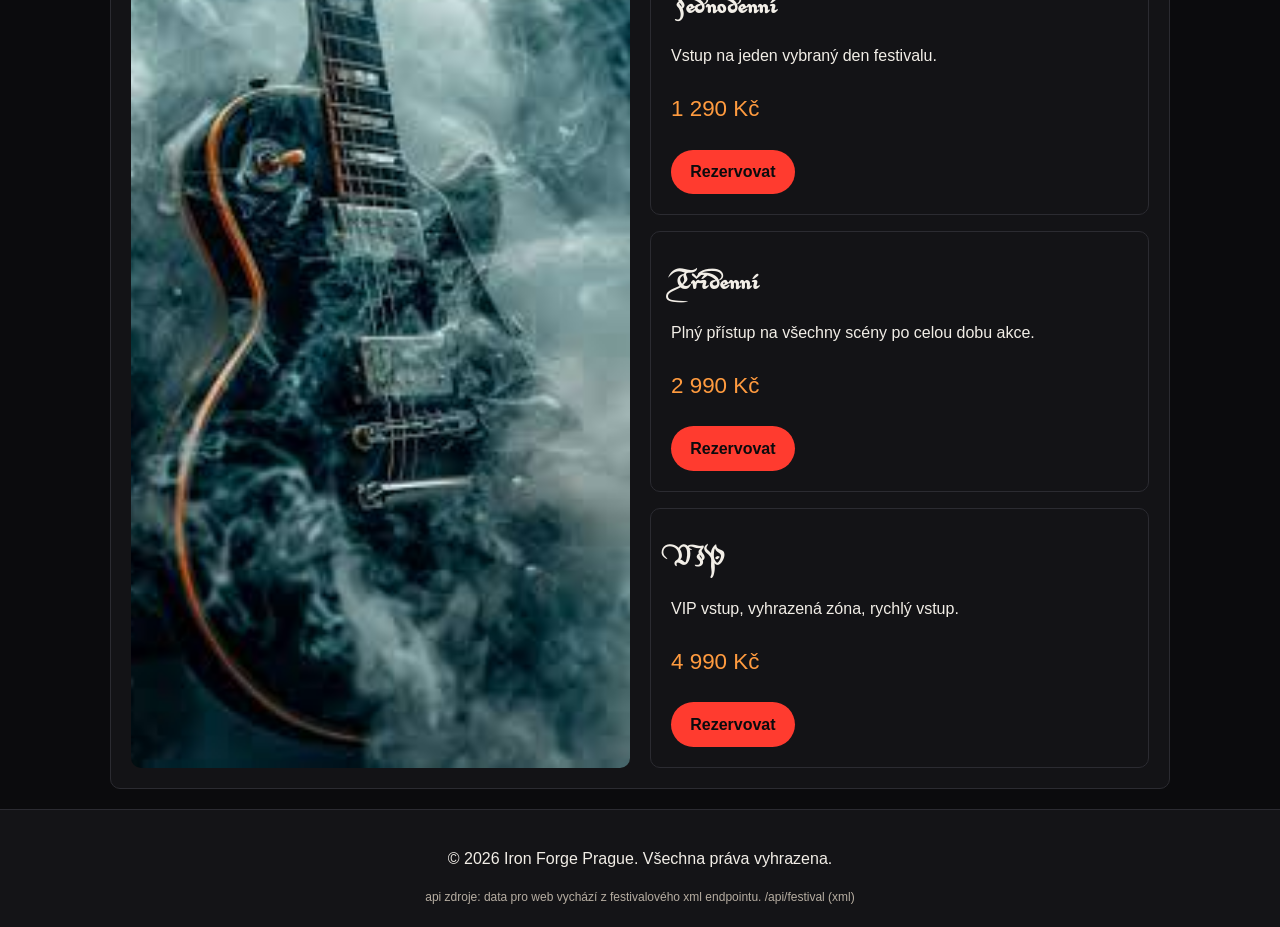
==== commit 9b7cb687: "Use provided local photos across homepage and program" ====
--- a/index.html
+++ b/index.html
@@ -57,7 +57,7 @@
         <h2>Ocel, oheň, riffy</h2>
         <p>Tři dny metalové energie, monumentální stage a ohňové show uprostřed industriálního prostoru.</p></div>
       <div class="hero-media">
-        <img src="web/Black-Metal-Logos-4.jpg" alt="Hlavní vizuál metalového festivalu Iron Forge Prague">
+        <img src="web/featured-photos/hero-ocel-ohen-riffy.jpg" alt="Atmosférická fotografie pro sekci Ocel, oheň, riffy" loading="lazy">
       </div>
     </section>
 
@@ -91,7 +91,7 @@
     <section id="tickets">
   <h2>Vstupenky</h2>
   <div class="tickets-layout">
-    <img class="ticket-image" src="web/Black-Metal-Logos-4.jpg" alt="Propagační vizuál vstupenek Iron Forge Prague">
+    <img class="ticket-image" src="web/featured-photos/tickets.jpg" alt="Fotografie pro sekci vstupenky Iron Forge Prague" loading="lazy">
     <div class="ticket-grid">
       <article class="ticket-card">
         <h3>Jednodenní</h3>
--- a/styles.css
+++ b/styles.css
@@ -39,6 +39,7 @@
   display:grid;grid-template-columns:1.1fr 1fr;gap:var(--space);align-items:center;
 }
 .hero-media img{width:100%;border-radius:var(--radius);display:block;}
+.venue-visual{width:100%;height:220px;object-fit:cover;margin:0 0 1rem 0;border:1px solid rgba(255,255,255,.08);}
 
 .gallery{display:grid;grid-template-columns:repeat(auto-fit,minmax(140px,1fr));gap:.75rem;}
 .gallery img{height:120px;object-fit:cover;}
